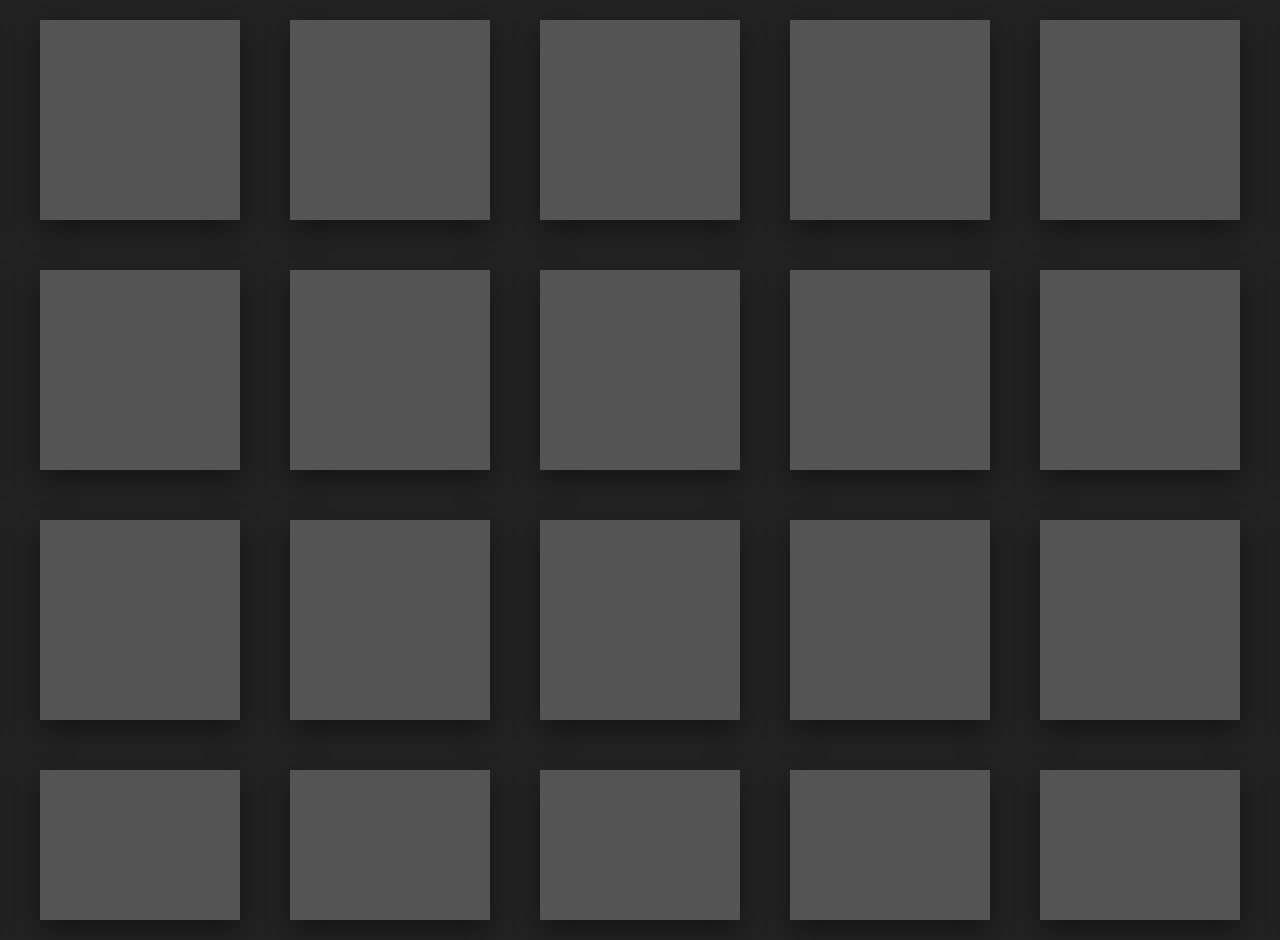
==== grid/grid.html @ 4adf63ab "Art & Coffee Landing page" ====
<!DOCTYPE html>
<html lang="en">
<head>
  <meta charset="UTF-8">
  <meta name="viewport" content="width=device-width, initial-scale=1.0">
  <link rel="stylesheet" href="./style.css">
  <title>Grid</title>
</head>
<body>
<section class="container">
  <!-- <header class="s">Header</header>
  <nav class="s">Navbar</nav>
  <main class="s">Main</main>
  <aside class="s">Aside</aside>
  <footer class="s">Footer</footer>

    <header class="s">Header</header>
  <nav class="s">Navbar</nav>
  <main class="s">Main</main>
  <aside class="s">Aside</aside>
  <footer class="s">Footer</footer> -->

  <div class="s"></div>
  <div class="s"></div>
  <div class="s"></div>
  <div class="s"></div>
  <div class="s"></div>
  <div class="s"></div>
  <div class="s"></div>
  <div class="s"></div>
  <div class="s"></div>
  <div class="s"></div>
  <div class="s"></div>
  <div class="s"></div>
  <div class="s"></div>
  <div class="s"></div>
  <div class="s"></div>
  <div class="s"></div>
  <div class="s"></div>
  <div class="s"></div>
  <div class="s"></div>
  <div class="s"></div>
  <div class="s"></div>
  <div class="s"></div>
  <div class="s"></div>
  <div class="s"></div>
  <div class="s"></div>
  <div class="s"></div>
  <div class="s"></div>
  <div class="s"></div>
</section>  
</body>
</html>
---- grid/style.css ----
*{
  margin: 0;
  font-family: 'Segoe UI', Tahoma, Geneva, Verdana, sans-serif;
}

.container{
  background-color: rgb(34, 34, 34);
  height:100vh;
  padding : 20px;
  display:grid;
  grid-gap: 50px;
  grid-template-columns: repeat(7, 200px);
  grid-template-rows: repeat(auto-fit, 200px);
  justify-content: center;
 
}

.s{
  background-color: rgb(84, 84, 84);
  color:azure;
  padding: 20px;
  display: flex;
  align-items:center;
  justify-content:center;
  box-shadow: 0 10px 25px rgba(0,0,0,0.4);  
  
}

.s:hover{
  box-shadow: none;
}
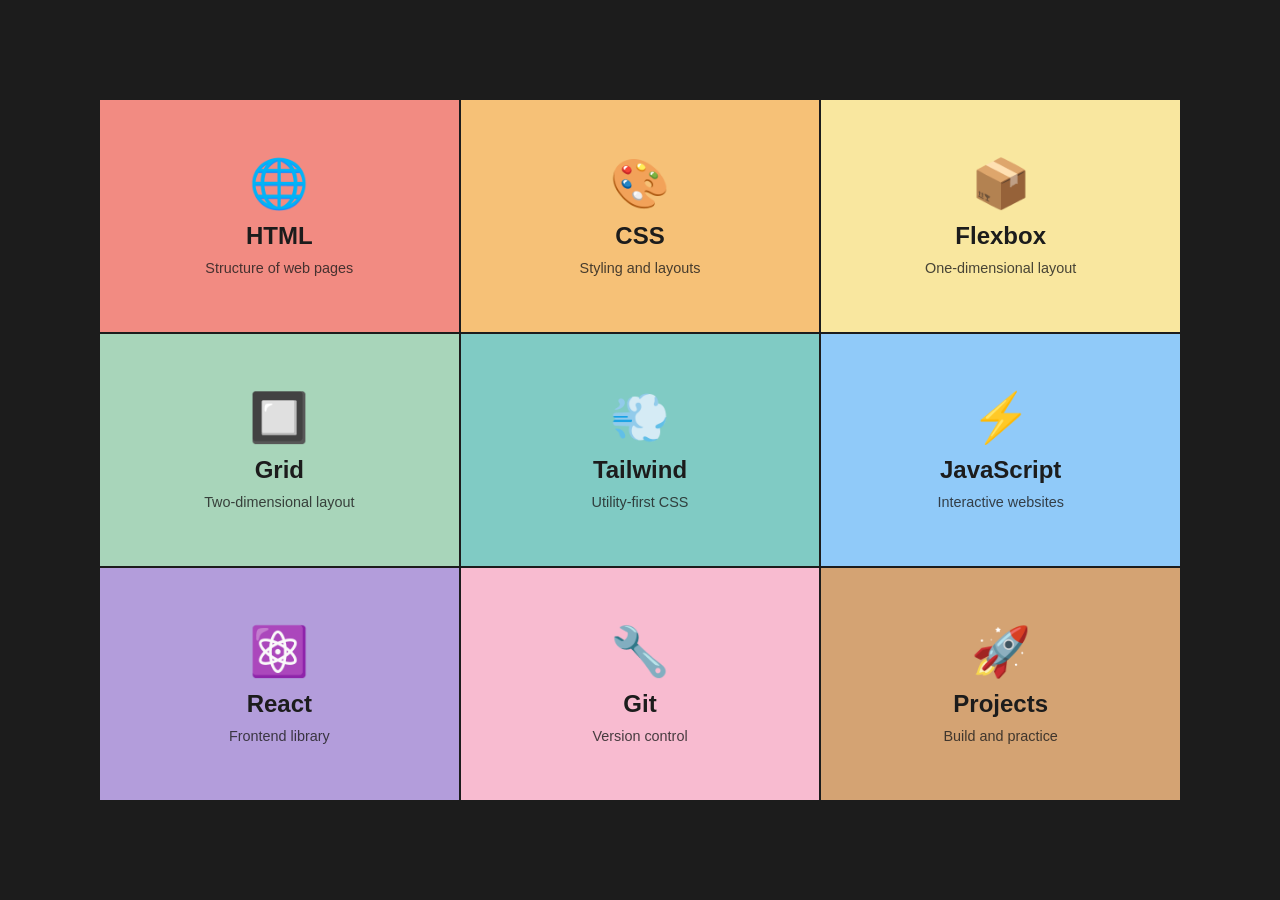
==== commit b1f98352: "Grid practice completed" ====
--- a/grid/grid.html
+++ b/grid/grid.html
@@ -1,53 +1,66 @@
-<!DOCTYPE html>
+<!doctype html>
 <html lang="en">
-<head>
-  <meta charset="UTF-8">
-  <meta name="viewport" content="width=device-width, initial-scale=1.0">
-  <link rel="stylesheet" href="./style.css">
-  <title>Grid</title>
-</head>
-<body>
-<section class="container">
-  <!-- <header class="s">Header</header>
-  <nav class="s">Navbar</nav>
-  <main class="s">Main</main>
-  <aside class="s">Aside</aside>
-  <footer class="s">Footer</footer>
+  <head>
+    <meta charset="UTF-8" />
+    <meta name="viewport" content="width=device-width, initial-scale=1.0" />
+    <link rel="stylesheet" href="./style.css" />
+    <title>Grid Layout</title>
+  </head>
+  <body>
+    <div class="grid-container">
+      <div class="item-1 item">
+        <span>🌐</span>
+        <h3>HTML</h3>
+        <p>Structure of web pages</p>
+      </div>
 
-    <header class="s">Header</header>
-  <nav class="s">Navbar</nav>
-  <main class="s">Main</main>
-  <aside class="s">Aside</aside>
-  <footer class="s">Footer</footer> -->
+      <div class="item-2 item">
+        <span>🎨</span>
+        <h3>CSS</h3>
+        <p>Styling and layouts</p>
+      </div>
 
-  <div class="s"></div>
-  <div class="s"></div>
-  <div class="s"></div>
-  <div class="s"></div>
-  <div class="s"></div>
-  <div class="s"></div>
-  <div class="s"></div>
-  <div class="s"></div>
-  <div class="s"></div>
-  <div class="s"></div>
-  <div class="s"></div>
-  <div class="s"></div>
-  <div class="s"></div>
-  <div class="s"></div>
-  <div class="s"></div>
-  <div class="s"></div>
-  <div class="s"></div>
-  <div class="s"></div>
-  <div class="s"></div>
-  <div class="s"></div>
-  <div class="s"></div>
-  <div class="s"></div>
-  <div class="s"></div>
-  <div class="s"></div>
-  <div class="s"></div>
-  <div class="s"></div>
-  <div class="s"></div>
-  <div class="s"></div>
-</section>  
-</body>
-</html>+      <div class="item-3 item">
+        <span>📦</span>
+        <h3>Flexbox</h3>
+        <p>One-dimensional layout</p>
+      </div>
+
+      <div class="item-4 item">
+        <span>🔲</span>
+        <h3>Grid</h3>
+        <p>Two-dimensional layout</p>
+      </div>
+
+      <div class="item-5 item">
+        <span>💨</span>
+        <h3>Tailwind</h3>
+        <p>Utility-first CSS</p>
+      </div>
+
+      <div class="item-6 item">
+        <span>⚡</span>
+        <h3>JavaScript</h3>
+        <p>Interactive websites</p>
+      </div>
+
+      <div class="item-7 item">
+        <span>⚛️</span>
+        <h3>React</h3>
+        <p>Frontend library</p>
+      </div>
+
+      <div class="item-8 item">
+        <span>🔧</span>
+        <h3>Git</h3>
+        <p>Version control</p>
+      </div>
+
+      <div class="item-9 item">
+        <span>🚀</span>
+        <h3>Projects</h3>
+        <p>Build and practice</p>
+      </div>
+    </div>
+  </body>
+</html>
--- a/grid/style.css
+++ b/grid/style.css
@@ -1,32 +1,87 @@
-*{
+* {
   margin: 0;
-  font-family: 'Segoe UI', Tahoma, Geneva, Verdana, sans-serif;
+  padding: 0;
+  box-sizing: border-box;
 }
 
-.container{
-  background-color: rgb(34, 34, 34);
+.grid-container {
+
+  font-size: 2rem;
   height:100vh;
-  padding : 20px;
-  display:grid;
-  grid-gap: 50px;
-  grid-template-columns: repeat(7, 200px);
-  grid-template-rows: repeat(auto-fit, 200px);
+  background-color: #1c1c1c;
+  color:  #1c1c1c;
+  font-family: sans-serif;
+  padding:100px;
+
+  display: grid;
   justify-content: center;
- 
-}
+  align-content: center;
+  grid-template-columns: repeat(3, 1fr) ;
+  grid-template-rows: repeat(3,1fr);
 
-.s{
-  background-color: rgb(84, 84, 84);
-  color:azure;
-  padding: 20px;
-  display: flex;
-  align-items:center;
-  justify-content:center;
-  box-shadow: 0 10px 25px rgba(0,0,0,0.4);  
+  gap: 2px;
+  
+  
+
   
 }
 
-.s:hover{
-  box-shadow: none;
+.item {
+  display: flex;
+  flex-direction: column;
+  justify-content: center;
+  align-items: center;
+  gap: 10px;
+
+  text-align: center;
 }
 
+.item span {
+  font-size: 3rem;
+}
+
+.item h3 {
+  font-size: 1.5rem;
+  font-weight: 600;
+}
+
+.item p {
+  font-size: 0.9rem;
+  opacity: 0.8;
+}
+
+.item-1 {
+  background-color:#F28B82;
+}
+
+.item-2 {
+  background-color:#F6C177;
+}
+
+.item-3 {
+  background-color:#F9E79F;
+}
+
+.item-4 {
+  background-color:#A8D5BA;
+}
+
+.item-5 {
+  background-color:#80CBC4;
+}
+
+.item-6 {
+  background-color:#90CAF9;
+}
+
+.item-7 {
+  background-color:#B39DDB;
+}
+
+.item-8 {
+  background-color:#F8BBD0;
+}
+
+.item-9 {
+  background-color:#D4A373;
+}
